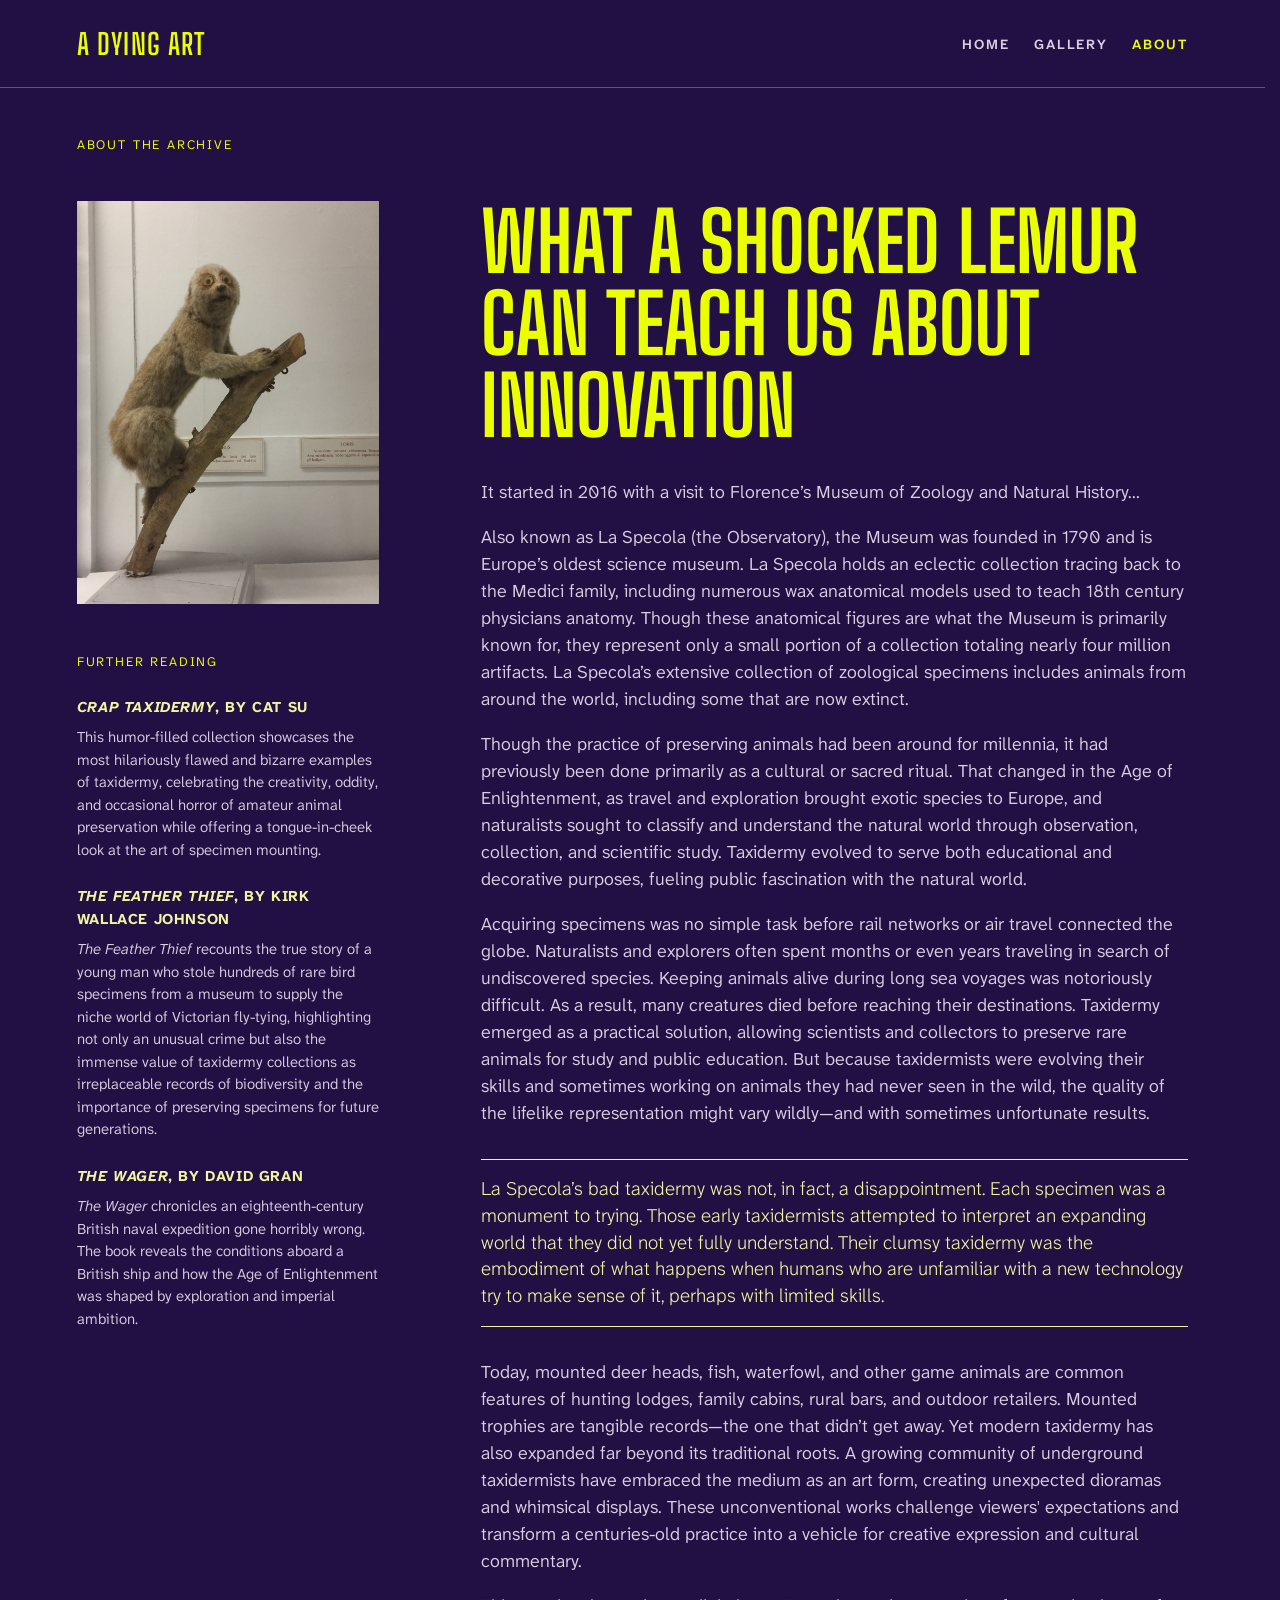
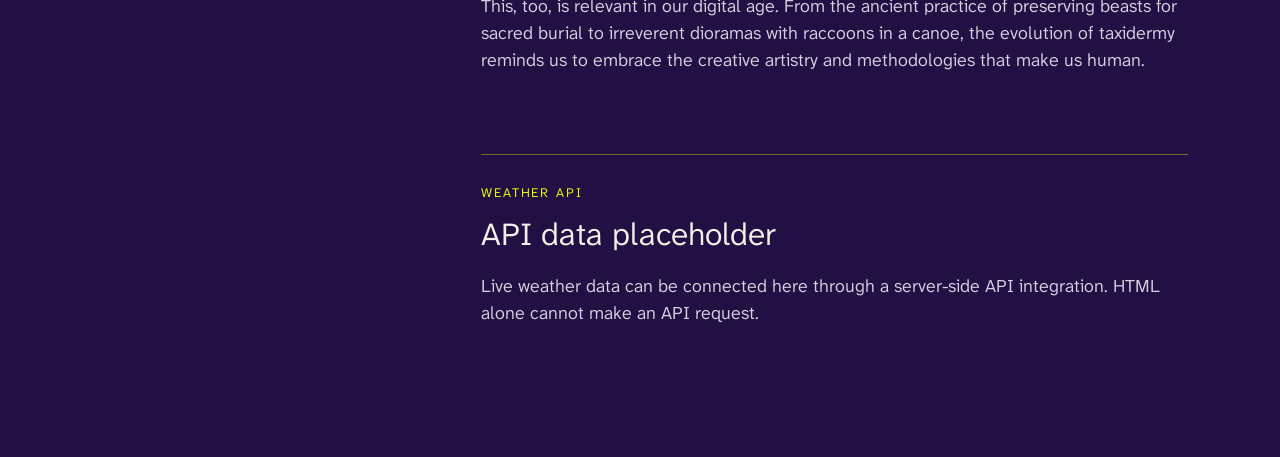
==== about.html @ d64338a3 "first commit" ====
<!doctype html>
<html lang="en">
<head>
  <meta charset="utf-8">
  <meta name="viewport" content="width=device-width, initial-scale=1">
  <meta name="description" content="About the A DYING ART archive.">
  <title>A DYING ART | About</title>
  <link rel="preconnect" href="https://fonts.googleapis.com">
  <link rel="preconnect" href="https://fonts.gstatic.com" crossorigin>
  <link href="https://fonts.googleapis.com/css2?family=Atkinson+Hyperlegible+Next:wght@350&family=Big+Shoulders:wght@500&family=Martian+Mono:wdth,wght@85,250;85,600&display=swap" rel="stylesheet">
  <style>
    html { overflow:scroll; scrollbar-gutter:stable; scrollbar-width:auto; scrollbar-color:#eaff00 rgba(234,255,0,.2); }
    html { overflow-y:scroll; overflow-x:hidden; }
    html::-webkit-scrollbar { width:14px; height:14px; }
    html::-webkit-scrollbar-track { background:rgba(234,255,0,.2); }
    html::-webkit-scrollbar-thumb { background:#eaff00; border-radius:0; }
    .menu-toggle { display:none; }
    @media (max-width:700px) {
      header { position:relative; }
      .menu-toggle { display:block;padding:.5rem;border:0;background:transparent;color:#eaff00;font:600 14px 'Atkinson Hyperlegible Next',sans-serif;letter-spacing:.14em;text-transform:uppercase;cursor:pointer; }
      nav.primary-nav { display:none;position:absolute;top:100%;right:6vw;z-index:2;padding:1rem;background:#220f43;border:1px solid rgba(234,255,0,.35); }
      nav.primary-nav.is-open { display:flex;flex-direction:column;gap:.75rem; }
      nav.primary-nav a { margin-left:0 !important; }
      main { padding:3rem 6vw 7rem !important; }
      main > div { grid-template-columns:minmax(0,1fr) !important; }
      main > div > article { grid-column:auto !important; }
    }
  </style>
</head>
<body style="margin:0;background:#220f43;color:#f4f0e7;font-family:'Atkinson Hyperlegible Next',sans-serif;font-weight:350;font-size:18px;">
  <header style="height:88px;padding:2rem 6vw;border-bottom:1px solid rgba(234,255,0,.35);display:flex;justify-content:space-between;gap:2rem;align-items:center;box-sizing:border-box;">
    <a href="index.html" style="color:#eaff00;text-decoration:none;font:500 1.8rem 'Big Shoulders',sans-serif;letter-spacing:.04em;">A DYING ART</a>
    <button class="menu-toggle" type="button" aria-expanded="false" aria-controls="primary-nav">Menu</button>
    <nav id="primary-nav" class="primary-nav" aria-label="Primary navigation" style="font:600 14px 'Atkinson Hyperlegible Next',sans-serif;letter-spacing:.1em;text-transform:uppercase;"><a href="home.html" style="color:#d9cfe0;text-decoration:none;letter-spacing:.14em;margin-left:1.5rem;">Home</a><a href="gallery.html" style="color:#d9cfe0;text-decoration:none;letter-spacing:.14em;margin-left:1.5rem;">Gallery</a><a href="about.html" aria-current="page" style="color:#eaff00;text-decoration:none;letter-spacing:.14em;margin-left:1.5rem;">About</a></nav>
  </header>
  <main style="padding:3rem 6vw 7rem;max-width:1300px;">
    <p style="margin:0 0 3rem;color:#eaff00;font-size:13px;letter-spacing:.14em;text-transform:uppercase;">About the archive</p>
    <div style="display:grid;grid-template-columns:repeat(3,minmax(0,1fr));gap:8vw;align-items:start;">
      <div>
        <img src="images/Loris.jpg" alt="Loris specimen" style="display:block;width:100%;height:auto;">
        <section aria-labelledby="further-reading" style="margin-top:3rem;color:#d9cfe0;line-height:1.5;max-width:800px;">
          <h2 id="further-reading" style="margin:0 0 1.5rem;color:#eaff00;font:350 13px/1.5 'Atkinson Hyperlegible Next',sans-serif;letter-spacing:.14em;text-transform:uppercase;">Further Reading</h2>
          <h3 style="margin:0 0 .5rem;color:#f1f5a2;font:700 15px/1.5 'Atkinson Hyperlegible Next',sans-serif;letter-spacing:.04em;text-transform:uppercase;"><em>Crap Taxidermy</em>, by Cat Su</h3>
          <p style="margin:0 0 1.5rem;font-size:15px;">This humor-filled collection showcases the most hilariously flawed and bizarre examples of taxidermy, celebrating the creativity, oddity, and occasional horror of amateur animal preservation while offering a tongue-in-cheek look at the art of specimen mounting.</p>
          <h3 style="margin:0 0 .5rem;color:#f1f5a2;font:700 15px/1.5 'Atkinson Hyperlegible Next',sans-serif;letter-spacing:.04em;text-transform:uppercase;"><em>The Feather Thief</em>, by Kirk Wallace Johnson</h3>
          <p style="margin:0 0 1.5rem;font-size:15px;"><em>The Feather Thief</em> recounts the true story of a young man who stole hundreds of rare bird specimens from a museum to supply the niche world of Victorian fly-tying, highlighting not only an unusual crime but also the immense value of taxidermy collections as irreplaceable records of biodiversity and the importance of preserving specimens for future generations.</p>
          <h3 style="margin:0 0 .5rem;color:#f1f5a2;font:700 15px/1.5 'Atkinson Hyperlegible Next',sans-serif;letter-spacing:.04em;text-transform:uppercase;"><em>The Wager</em>, by David Gran</h3>
          <p style="margin:0;font-size:15px;"><em>The Wager</em> chronicles an eighteenth-century British naval expedition gone horribly wrong. The book reveals the conditions aboard a British ship and how the Age of Enlightenment was shaped by exploration and imperial ambition.</p>
        </section>
      </div>
      <article style="grid-column:span 2;">
        <h1 style="width:100%;min-width:0;max-width:1200px;margin:0 0 2rem;color:#eaff00;font:600 clamp(3.2rem,6.4vw,6.4rem)/1 'Big Shoulders',sans-serif;">WHAT A SHOCKED LEMUR CAN TEACH US ABOUT INNOVATION</h1>
        <div style="color:#d9cfe0;line-height:1.5;max-width:800px;">
          <p>It started in 2016 with a visit to Florence’s Museum of Zoology and Natural History…</p>
          <p>Also known as La Specola (the Observatory), the Museum was founded in 1790 and is Europe’s oldest science museum. La Specola holds an eclectic collection tracing back to the Medici family, including numerous wax anatomical models used to teach 18th century physicians anatomy. Though these anatomical figures are what the Museum is primarily known for, they represent only a small portion of a collection totaling nearly four million artifacts. La Specola’s extensive collection of zoological specimens includes animals from around the world, including some that are now extinct.</p>
          <p>Though the practice of preserving animals had been around for millennia, it had previously been done primarily as a cultural or sacred ritual. That changed in the Age of Enlightenment, as travel and exploration brought exotic species to Europe, and naturalists sought to classify and understand the natural world through observation, collection, and scientific study. Taxidermy evolved to serve both educational and decorative purposes, fueling public fascination with the natural world.</p>
          <p>Acquiring specimens was no simple task before rail networks or air travel connected the globe. Naturalists and explorers often spent months or even years traveling in search of undiscovered species. Keeping animals alive during long sea voyages was notoriously difficult. As a result, many creatures died before reaching their destinations. Taxidermy emerged as a practical solution, allowing scientists and collectors to preserve rare animals for study and public education. But because taxidermists were evolving their skills and sometimes working on animals they had never seen in the wild, the quality of the lifelike representation might vary wildly—and with sometimes unfortunate results.</p>
          <blockquote style="margin:2rem 0;padding:1rem 0;border-top:1px solid #f1f5a2;border-bottom:1px solid #f1f5a2;color:#f1f5a2;font:250 1.2rem/1.4 'Atkinson Hyperlegible Next',sans-serif;">La Specola’s bad taxidermy was not, in fact, a disappointment. Each specimen was a monument to trying. Those early taxidermists attempted to interpret an expanding world that they did not yet fully understand. Their clumsy taxidermy was the embodiment of what happens when humans who are unfamiliar with a new technology try to make sense of it, perhaps with limited skills.</blockquote>
          <p>Today, mounted deer heads, fish, waterfowl, and other game animals are common features of hunting lodges, family cabins, rural bars, and outdoor retailers. Mounted trophies are tangible records—the one that didn’t get away. Yet modern taxidermy has also expanded far beyond its traditional roots. A growing community of underground taxidermists have embraced the medium as an art form, creating unexpected dioramas and whimsical displays. These unconventional works challenge viewers' expectations and transform a centuries-old practice into a vehicle for creative expression and cultural commentary.</p>
          <p>This, too, is relevant in our digital age. From the ancient practice of preserving beasts for sacred burial to irreverent dioramas with raccoons in a canoe, the evolution of taxidermy reminds us to embrace the creative artistry and methodologies that make us human.</p>
        </div>
        <aside style="border-top:1px solid rgba(234,255,0,.4);margin-top:5rem;padding-top:1rem;">
          <p style="color:#eaff00;font-size:13px;letter-spacing:.14em;text-transform:uppercase;">Weather API</p>
          <p style="font-size:2rem;margin:.5rem 0;">API data placeholder</p>
          <p style="color:#d9cfe0;line-height:1.5;">Live weather data can be connected here through a server-side API integration. HTML alone cannot make an API request.</p>
        </aside>
      </article>
    </div>
  </main>
</body>
<script>document.querySelector('.menu-toggle').addEventListener('click', function () { var menu = document.getElementById('primary-nav'); var isOpen = menu.classList.toggle('is-open'); this.setAttribute('aria-expanded', isOpen); });</script>
</html>
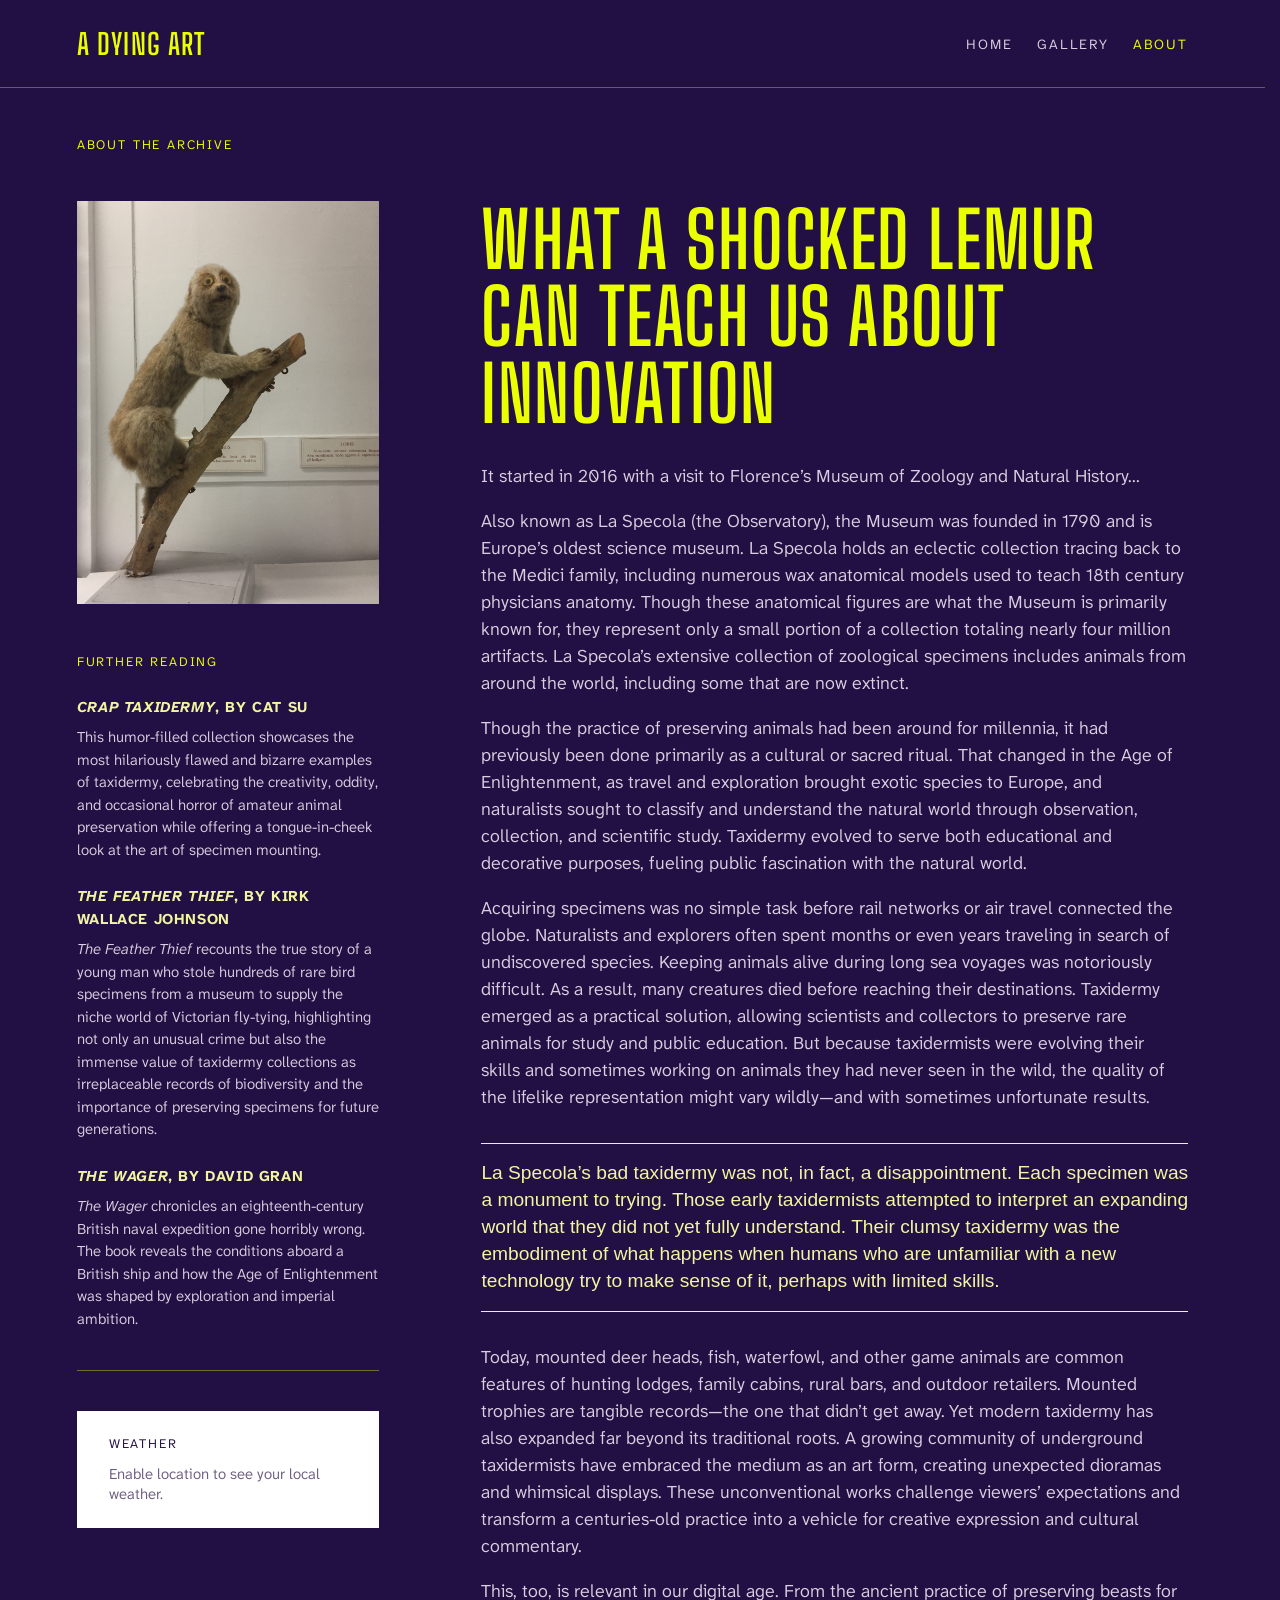
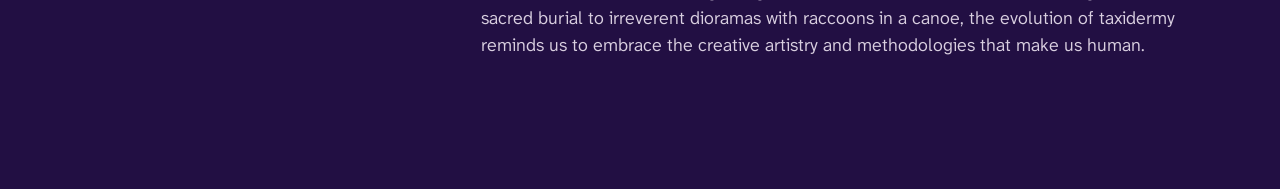
==== commit 4d9f92f7: "Add a weather API and fix bugs." ====
--- a/about.html
+++ b/about.html
@@ -7,7 +7,7 @@
   <title>A DYING ART | About</title>
   <link rel="preconnect" href="https://fonts.googleapis.com">
   <link rel="preconnect" href="https://fonts.gstatic.com" crossorigin>
-  <link href="https://fonts.googleapis.com/css2?family=Atkinson+Hyperlegible+Next:wght@350&family=Big+Shoulders:wght@500&family=Martian+Mono:wdth,wght@85,250;85,600&display=swap" rel="stylesheet">
+  <link href="https://fonts.googleapis.com/css2?family=Atkinson+Hyperlegible+Next:wght@350&family=Big+Shoulders:wght@500;600&family=Martian+Mono:wdth,wght@85,250;85,600&display=swap" rel="stylesheet">
   <style>
     html { overflow:scroll; scrollbar-gutter:stable; scrollbar-width:auto; scrollbar-color:#eaff00 rgba(234,255,0,.2); }
     html { overflow-y:scroll; overflow-x:hidden; }
@@ -31,7 +31,7 @@
   <header style="height:88px;padding:2rem 6vw;border-bottom:1px solid rgba(234,255,0,.35);display:flex;justify-content:space-between;gap:2rem;align-items:center;box-sizing:border-box;">
     <a href="index.html" style="color:#eaff00;text-decoration:none;font:500 1.8rem 'Big Shoulders',sans-serif;letter-spacing:.04em;">A DYING ART</a>
     <button class="menu-toggle" type="button" aria-expanded="false" aria-controls="primary-nav">Menu</button>
-    <nav id="primary-nav" class="primary-nav" aria-label="Primary navigation" style="font:600 14px 'Atkinson Hyperlegible Next',sans-serif;letter-spacing:.1em;text-transform:uppercase;"><a href="home.html" style="color:#d9cfe0;text-decoration:none;letter-spacing:.14em;margin-left:1.5rem;">Home</a><a href="gallery.html" style="color:#d9cfe0;text-decoration:none;letter-spacing:.14em;margin-left:1.5rem;">Gallery</a><a href="about.html" aria-current="page" style="color:#eaff00;text-decoration:none;letter-spacing:.14em;margin-left:1.5rem;">About</a></nav>
+    <nav id="primary-nav" class="primary-nav" aria-label="Primary navigation" style="font:350 14px 'Atkinson Hyperlegible Next',sans-serif;letter-spacing:.1em;text-transform:uppercase;"><a href="home.html" style="color:#d9cfe0;text-decoration:none;letter-spacing:.14em;margin-left:1.5rem;">Home</a><a href="gallery.html" style="color:#d9cfe0;text-decoration:none;letter-spacing:.14em;margin-left:1.5rem;">Gallery</a><a href="about.html" aria-current="page" style="color:#eaff00;text-decoration:none;letter-spacing:.14em;margin-left:1.5rem;">About</a></nav>
   </header>
   <main style="padding:3rem 6vw 7rem;max-width:1300px;">
     <p style="margin:0 0 3rem;color:#eaff00;font-size:13px;letter-spacing:.14em;text-transform:uppercase;">About the archive</p>
@@ -47,26 +47,75 @@
           <h3 style="margin:0 0 .5rem;color:#f1f5a2;font:700 15px/1.5 'Atkinson Hyperlegible Next',sans-serif;letter-spacing:.04em;text-transform:uppercase;"><em>The Wager</em>, by David Gran</h3>
           <p style="margin:0;font-size:15px;"><em>The Wager</em> chronicles an eighteenth-century British naval expedition gone horribly wrong. The book reveals the conditions aboard a British ship and how the Age of Enlightenment was shaped by exploration and imperial ambition.</p>
         </section>
+        <aside style="border-top:1px solid rgba(234,255,0,.4);margin-top:2.5rem;padding-top:2.5rem;">
+          <div style="background:#fff;display:block;padding:1.5rem 2rem;">
+            <p style="color:#220f43;font-size:13px;letter-spacing:.14em;text-transform:uppercase;margin:0 0 .75rem;">Weather</p>
+            <div id="weather-widget"></div>
+          </div>
+        </aside>
       </div>
       <article style="grid-column:span 2;">
-        <h1 style="width:100%;min-width:0;max-width:1200px;margin:0 0 2rem;color:#eaff00;font:600 clamp(3.2rem,6.4vw,6.4rem)/1 'Big Shoulders',sans-serif;">WHAT A SHOCKED LEMUR CAN TEACH US ABOUT INNOVATION</h1>
+        <h1 style="margin:0 0 2rem;color:#eaff00;font:500 clamp(1.4rem,6vw,5.75rem)/1 'Big Shoulders',sans-serif;letter-spacing:.02em;">WHAT A SHOCKED LEMUR CAN TEACH US ABOUT INNOVATION</h1>
         <div style="color:#d9cfe0;line-height:1.5;max-width:800px;">
           <p>It started in 2016 with a visit to Florence’s Museum of Zoology and Natural History…</p>
           <p>Also known as La Specola (the Observatory), the Museum was founded in 1790 and is Europe’s oldest science museum. La Specola holds an eclectic collection tracing back to the Medici family, including numerous wax anatomical models used to teach 18th century physicians anatomy. Though these anatomical figures are what the Museum is primarily known for, they represent only a small portion of a collection totaling nearly four million artifacts. La Specola’s extensive collection of zoological specimens includes animals from around the world, including some that are now extinct.</p>
           <p>Though the practice of preserving animals had been around for millennia, it had previously been done primarily as a cultural or sacred ritual. That changed in the Age of Enlightenment, as travel and exploration brought exotic species to Europe, and naturalists sought to classify and understand the natural world through observation, collection, and scientific study. Taxidermy evolved to serve both educational and decorative purposes, fueling public fascination with the natural world.</p>
           <p>Acquiring specimens was no simple task before rail networks or air travel connected the globe. Naturalists and explorers often spent months or even years traveling in search of undiscovered species. Keeping animals alive during long sea voyages was notoriously difficult. As a result, many creatures died before reaching their destinations. Taxidermy emerged as a practical solution, allowing scientists and collectors to preserve rare animals for study and public education. But because taxidermists were evolving their skills and sometimes working on animals they had never seen in the wild, the quality of the lifelike representation might vary wildly—and with sometimes unfortunate results.</p>
-          <blockquote style="margin:2rem 0;padding:1rem 0;border-top:1px solid #f1f5a2;border-bottom:1px solid #f1f5a2;color:#f1f5a2;font:250 1.2rem/1.4 'Atkinson Hyperlegible Next',sans-serif;">La Specola’s bad taxidermy was not, in fact, a disappointment. Each specimen was a monument to trying. Those early taxidermists attempted to interpret an expanding world that they did not yet fully understand. Their clumsy taxidermy was the embodiment of what happens when humans who are unfamiliar with a new technology try to make sense of it, perhaps with limited skills.</blockquote>
-          <p>Today, mounted deer heads, fish, waterfowl, and other game animals are common features of hunting lodges, family cabins, rural bars, and outdoor retailers. Mounted trophies are tangible records—the one that didn’t get away. Yet modern taxidermy has also expanded far beyond its traditional roots. A growing community of underground taxidermists have embraced the medium as an art form, creating unexpected dioramas and whimsical displays. These unconventional works challenge viewers' expectations and transform a centuries-old practice into a vehicle for creative expression and cultural commentary.</p>
+          <blockquote style="margin:2rem 0;padding:1rem 0;border-top:1px solid #f1f5a2;border-bottom:1px solid #f1f5a2;color:#f1f5a2;font:250 1.2rem/1.4 ‘Atkinson Hyperlegible Next’,sans-serif;">La Specola’s bad taxidermy was not, in fact, a disappointment. Each specimen was a monument to trying. Those early taxidermists attempted to interpret an expanding world that they did not yet fully understand. Their clumsy taxidermy was the embodiment of what happens when humans who are unfamiliar with a new technology try to make sense of it, perhaps with limited skills.</blockquote>
+          <p>Today, mounted deer heads, fish, waterfowl, and other game animals are common features of hunting lodges, family cabins, rural bars, and outdoor retailers. Mounted trophies are tangible records—the one that didn’t get away. Yet modern taxidermy has also expanded far beyond its traditional roots. A growing community of underground taxidermists have embraced the medium as an art form, creating unexpected dioramas and whimsical displays. These unconventional works challenge viewers’ expectations and transform a centuries-old practice into a vehicle for creative expression and cultural commentary.</p>
           <p>This, too, is relevant in our digital age. From the ancient practice of preserving beasts for sacred burial to irreverent dioramas with raccoons in a canoe, the evolution of taxidermy reminds us to embrace the creative artistry and methodologies that make us human.</p>
         </div>
-        <aside style="border-top:1px solid rgba(234,255,0,.4);margin-top:5rem;padding-top:1rem;">
-          <p style="color:#eaff00;font-size:13px;letter-spacing:.14em;text-transform:uppercase;">Weather API</p>
-          <p style="font-size:2rem;margin:.5rem 0;">API data placeholder</p>
-          <p style="color:#d9cfe0;line-height:1.5;">Live weather data can be connected here through a server-side API integration. HTML alone cannot make an API request.</p>
-        </aside>
       </article>
     </div>
   </main>
 </body>
 <script>document.querySelector('.menu-toggle').addEventListener('click', function () { var menu = document.getElementById('primary-nav'); var isOpen = menu.classList.toggle('is-open'); this.setAttribute('aria-expanded', isOpen); });</script>
+<script>
+(function () {
+  var widget = document.getElementById('weather-widget');
+
+  function weatherInfo(code) {
+    if (code === 0)  return { emoji: '☀️',  label: 'Clear' };
+    if (code === 1)  return { emoji: '🌤️', label: 'Mostly Clear' };
+    if (code === 2)  return { emoji: '⛅',  label: 'Partly Cloudy' };
+    if (code === 3)  return { emoji: '☁️',  label: 'Overcast' };
+    if (code <= 48)  return { emoji: '🌫️', label: 'Foggy' };
+    if (code <= 55)  return { emoji: '🌦️', label: 'Drizzle' };
+    if (code <= 65)  return { emoji: '🌧️', label: 'Rain' };
+    if (code <= 77)  return { emoji: '❄️',  label: 'Snow' };
+    if (code <= 82)  return { emoji: '🌧️', label: 'Showers' };
+    if (code <= 86)  return { emoji: '🌨️', label: 'Snow Showers' };
+    return                  { emoji: '⛈️', label: 'Thunderstorm' };
+  }
+
+  function renderErr(msg) {
+    widget.innerHTML = '<p style="color:#6b5c7e;font-size:15px;margin:.25rem 0 0;">' + msg + '</p>';
+  }
+
+  if (!navigator.geolocation) { renderErr('Geolocation not supported by this browser.'); return; }
+
+  widget.innerHTML = '<p style="color:#6b5c7e;font-size:15px;margin:.25rem 0 0;letter-spacing:.06em;">Locating…</p>';
+
+  navigator.geolocation.getCurrentPosition(function (pos) {
+    var lat = pos.coords.latitude.toFixed(4);
+    var lon = pos.coords.longitude.toFixed(4);
+    fetch('https://api.open-meteo.com/v1/forecast?latitude=' + lat + '&longitude=' + lon + '&current=temperature_2m,weather_code&timezone=auto')
+      .then(function (r) { return r.json(); })
+      .then(function (d) {
+        var tempC = Math.round(d.current.temperature_2m);
+        var tempF = Math.round(tempC * 9 / 5 + 32);
+        var info  = weatherInfo(d.current.weather_code);
+        widget.innerHTML =
+          '<p style="margin:0 0 .3rem;font-size:2rem;line-height:1;">' + info.emoji + '</p>' +
+          '<p style="margin:0;font:500 clamp(2rem,4.5vw,3rem)/1 \'Big Shoulders\',sans-serif;color:#220f43;letter-spacing:.02em;">' +
+            tempF + '&deg;F <span style="color:#6b5c7e;">/ ' + tempC + '&deg;C</span>' +
+          '</p>' +
+          '<p style="margin:.75rem 0 0;color:#220f43;">' + info.label + '</p>';
+      })
+      .catch(function () { renderErr('Could not fetch weather data.'); });
+  }, function () {
+    renderErr('Enable location to see your local weather.');
+  });
+})();
+</script>
 </html>
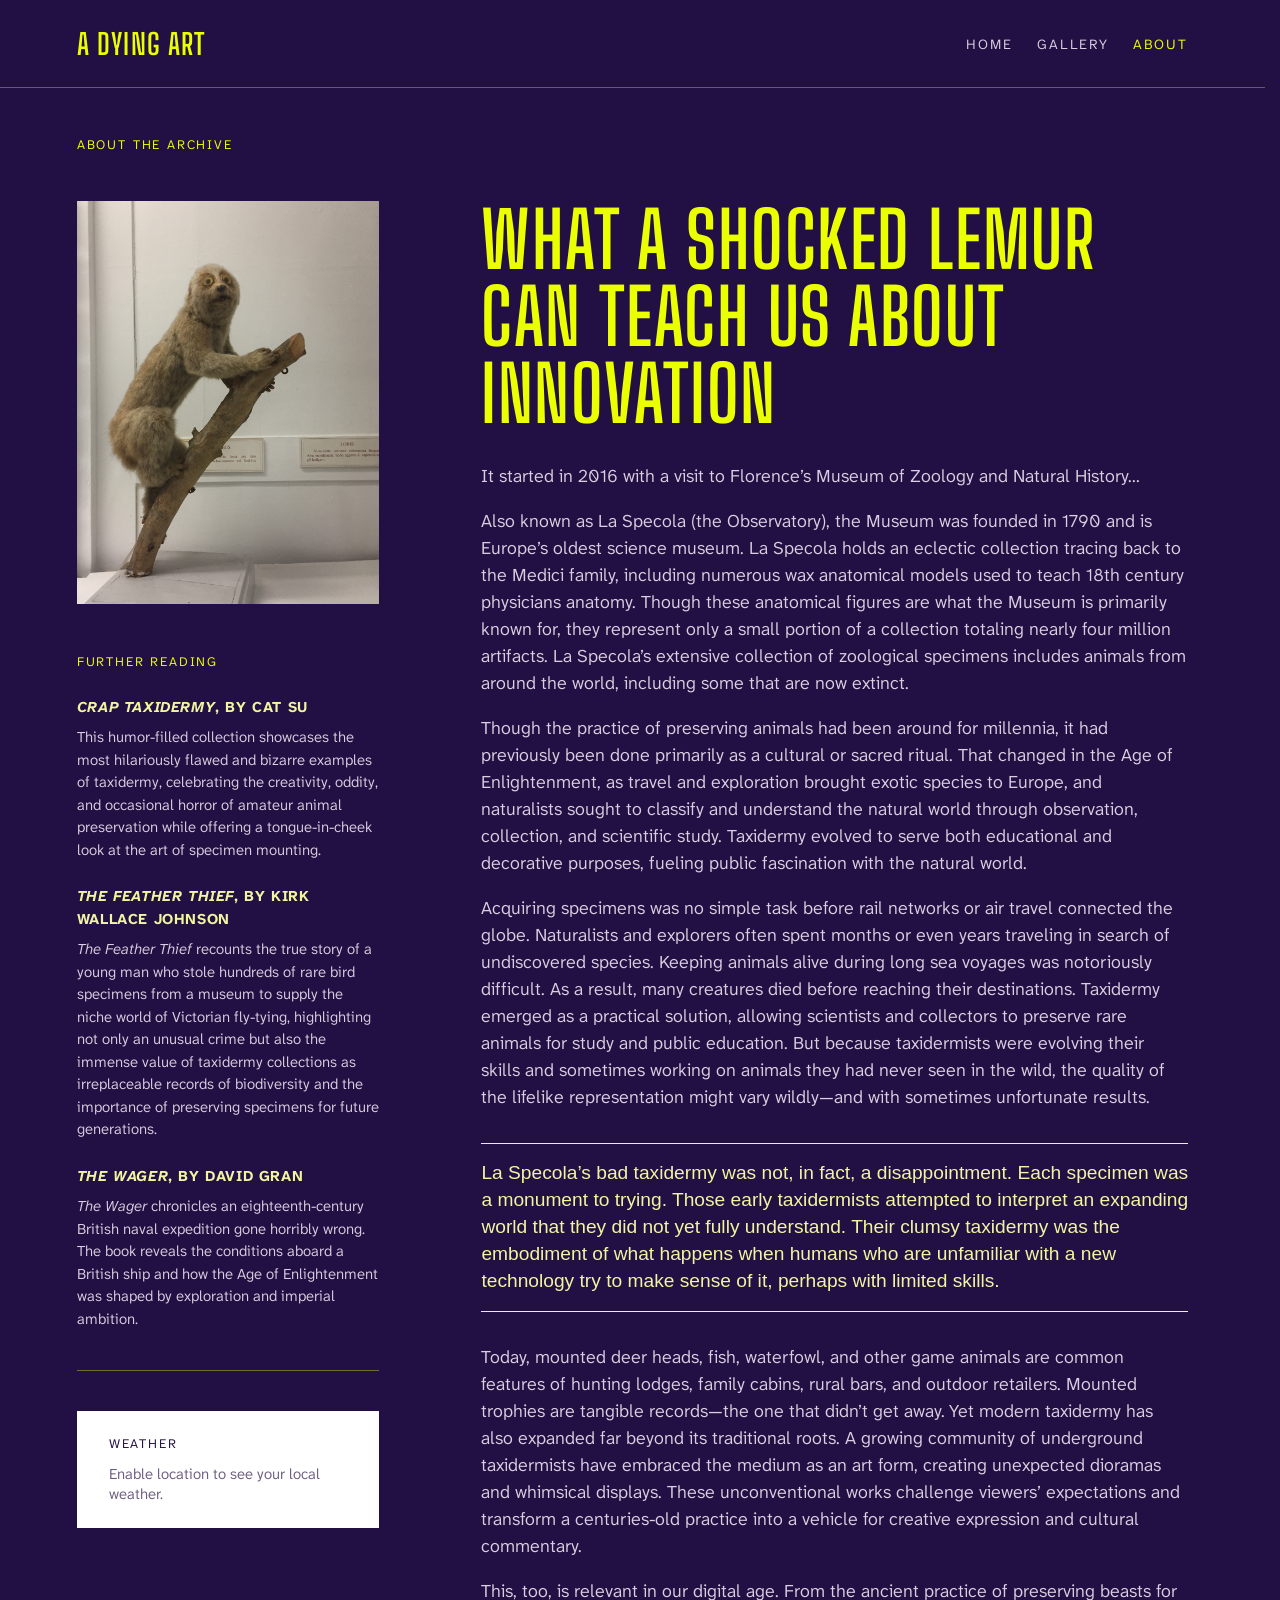
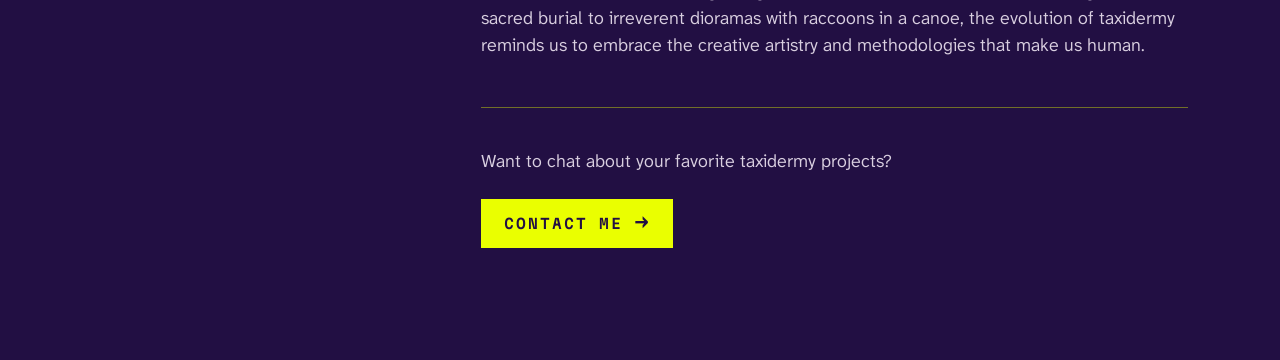
==== commit 5effbb5c: "Added city in weather widget and a contact button" ====
--- a/about.html
+++ b/about.html
@@ -65,6 +65,10 @@
           <p>Today, mounted deer heads, fish, waterfowl, and other game animals are common features of hunting lodges, family cabins, rural bars, and outdoor retailers. Mounted trophies are tangible records—the one that didn’t get away. Yet modern taxidermy has also expanded far beyond its traditional roots. A growing community of underground taxidermists have embraced the medium as an art form, creating unexpected dioramas and whimsical displays. These unconventional works challenge viewers’ expectations and transform a centuries-old practice into a vehicle for creative expression and cultural commentary.</p>
           <p>This, too, is relevant in our digital age. From the ancient practice of preserving beasts for sacred burial to irreverent dioramas with raccoons in a canoe, the evolution of taxidermy reminds us to embrace the creative artistry and methodologies that make us human.</p>
         </div>
+        <div style="border-top:1px solid rgba(234,255,0,.4);margin-top:3rem;padding-top:2.5rem;">
+          <p style="color:#d9cfe0;font-size:18px;line-height:1.5;margin:0 0 1.5rem;">Want to chat about your favorite taxidermy projects?</p>
+          <a href="mailto:alison.neidttoonen@slalom.com" style="display:inline-block;background:#eaff00;color:#220f43;padding:1rem 1.4rem;text-decoration:none;text-transform:uppercase;letter-spacing:.14em;font:600 14px 'Martian Mono',monospace;white-space:nowrap;">Contact Me <span style="font-size:1.35em;line-height:0;">&#8594;</span></a>
+        </div>
       </article>
     </div>
   </main>
@@ -99,18 +103,26 @@
   navigator.geolocation.getCurrentPosition(function (pos) {
     var lat = pos.coords.latitude.toFixed(4);
     var lon = pos.coords.longitude.toFixed(4);
-    fetch('https://api.open-meteo.com/v1/forecast?latitude=' + lat + '&longitude=' + lon + '&current=temperature_2m,weather_code&timezone=auto')
-      .then(function (r) { return r.json(); })
-      .then(function (d) {
+    Promise.all([
+      fetch('https://api.open-meteo.com/v1/forecast?latitude=' + lat + '&longitude=' + lon + '&current=temperature_2m,weather_code&timezone=auto').then(function (r) { return r.json(); }),
+      fetch('https://api.bigdatacloud.net/data/reverse-geocode-client?latitude=' + lat + '&longitude=' + lon + '&localityLanguage=en').then(function (r) { return r.json(); })
+    ])
+      .then(function (results) {
+        var d    = results[0];
+        var geo  = results[1];
         var tempC = Math.round(d.current.temperature_2m);
         var tempF = Math.round(tempC * 9 / 5 + 32);
         var info  = weatherInfo(d.current.weather_code);
+        var city  = geo.city || geo.locality || '';
+        var stateCode = geo.principalSubdivisionCode ? geo.principalSubdivisionCode.replace(/^[A-Z]+-/, '') : '';
+        var location  = city && stateCode ? city + ', ' + stateCode : city || stateCode;
+        var condition = location ? location + ': ' + info.label : info.label;
         widget.innerHTML =
           '<p style="margin:0 0 .3rem;font-size:2rem;line-height:1;">' + info.emoji + '</p>' +
           '<p style="margin:0;font:500 clamp(2rem,4.5vw,3rem)/1 \'Big Shoulders\',sans-serif;color:#220f43;letter-spacing:.02em;">' +
             tempF + '&deg;F <span style="color:#6b5c7e;">/ ' + tempC + '&deg;C</span>' +
           '</p>' +
-          '<p style="margin:.75rem 0 0;color:#220f43;">' + info.label + '</p>';
+          '<p style="margin:.75rem 0 0;color:#220f43;">' + condition + '</p>';
       })
       .catch(function () { renderErr('Could not fetch weather data.'); });
   }, function () {
